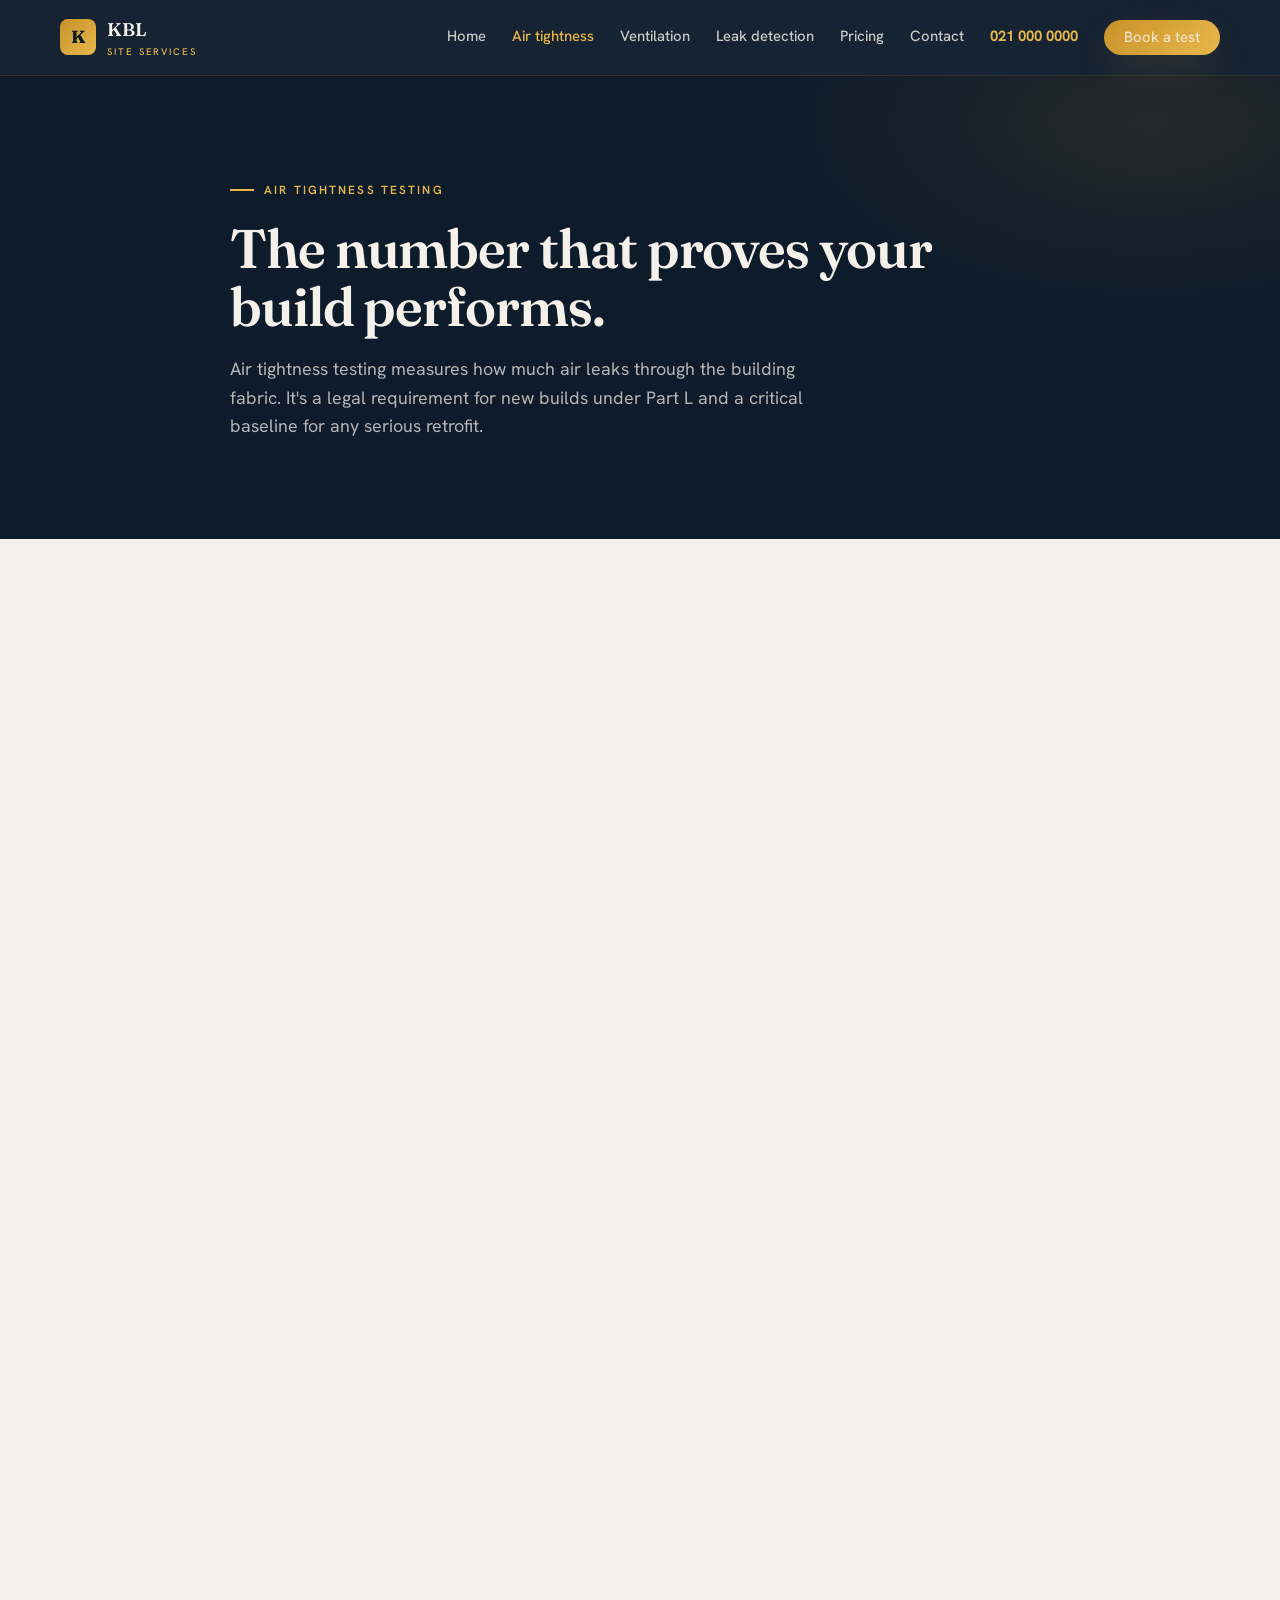
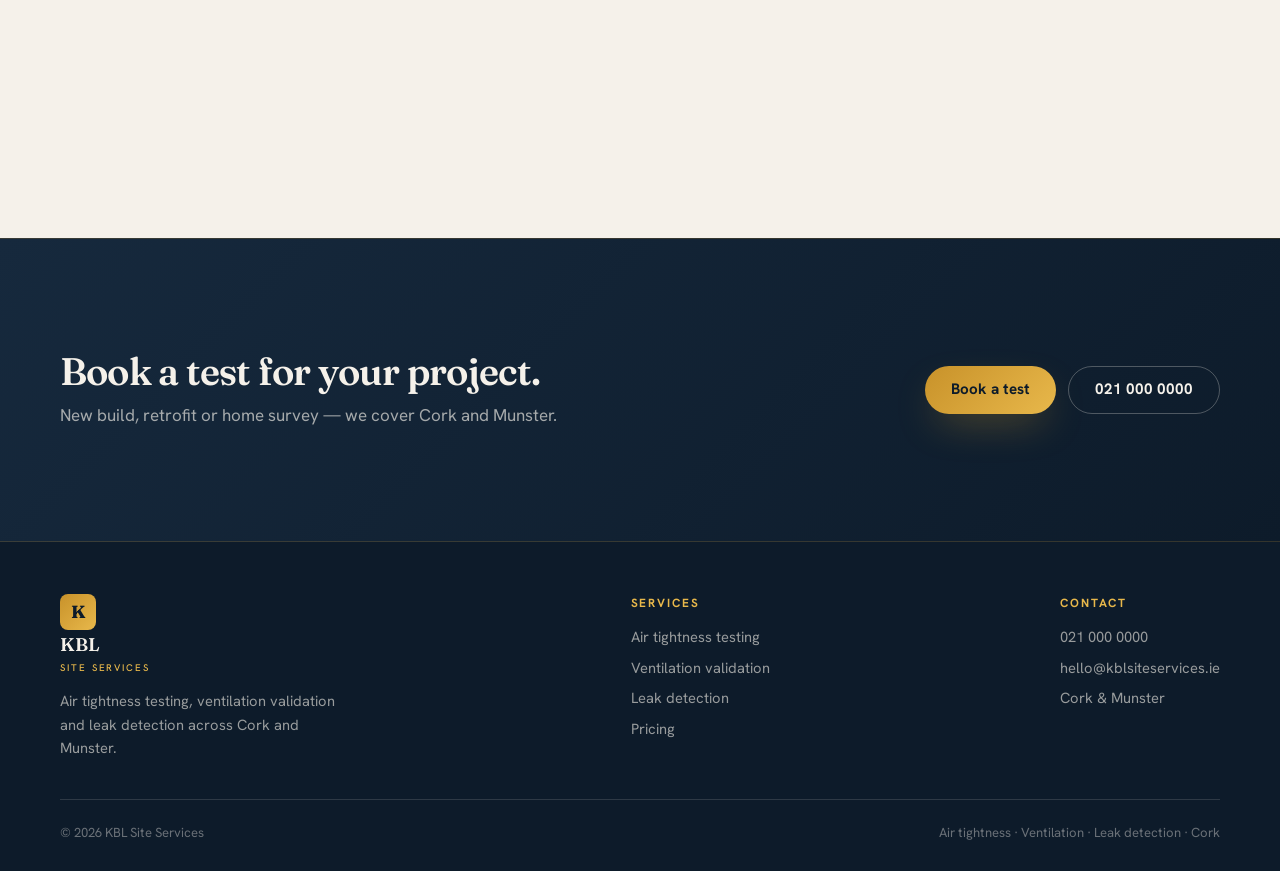
==== air-tightness.html @ 1fd8ace1 "Add files via upload" ====
<!DOCTYPE html>
<html lang="en-IE">
<head>
<meta charset="UTF-8">
<meta name="viewport" content="width=device-width, initial-scale=1">
<title>Air tightness testing — KBL Site Services</title>
<meta name="description" content="Certified air tightness testing for new builds, retrofits and homeowners across Cork and Munster. Part L compliance, same-day results.">
<link rel="icon" href="favicon.svg" type="image/svg+xml">
<link rel="stylesheet" href="style.css">
</head>
<body>

<header class="site-header">
  <div class="wrap nav">
    <a class="brand" href="index.html">
      <span class="brand__mark">K</span>
      <span class="brand__name">KBL<small>Site Services</small></span>
    </a>
    <nav class="nav__links" id="nav">
      <a href="index.html">Home</a>
      <a href="air-tightness.html" class="active">Air tightness</a>
      <a href="ventilation.html">Ventilation</a>
      <a href="leak-detection.html">Leak detection</a>
      <a href="pricing.html">Pricing</a>
      <a href="contact.html">Contact</a>
      <a class="nav__phone" href="tel:+353000000000">021 000 0000</a>
      <a class="btn btn--primary nav__cta" href="contact.html">Book a test</a>
    </nav>
    <button class="nav__toggle" aria-label="Menu">
      <svg width="24" height="24" viewBox="0 0 24 24" fill="none" stroke="currentColor" stroke-width="2"><line x1="3" y1="6" x2="21" y2="6"/><line x1="3" y1="12" x2="21" y2="12"/><line x1="3" y1="18" x2="21" y2="18"/></svg>
    </button>
  </div>
</header>

<section class="pagehead">
  <div class="wrap">
    <span class="eyebrow">Air tightness testing</span>
    <h1>The number that proves your build performs.</h1>
    <p>Air tightness testing measures how much air leaks through the building fabric. It's a legal requirement for new builds under Part L and a critical baseline for any serious retrofit.</p>
  </div>
</section>

<section class="section">
  <div class="wrap">
    <div class="prose reveal">
      <h2>What air tightness actually measures</h2>
      <p>Every building has gaps — around pipes, cables, junctions between walls and floors, attic hatches, window reveals. The air permeability test quantifies exactly how much air escapes through those gaps at a standard pressure. The result is expressed as m³/hr/m² and must meet the target set out in the building regulations for your project type.</p>
      <p>For new builds in Ireland, the maximum permitted is 7 m³/hr/m² under Part L. Most energy-efficient builds aim for 3 or below. Deep retrofits targeting BER upgrades need to demonstrate measurable improvement.</p>

      <div class="callout">
        <p style="margin:0"><strong>Fail on test day and you cannot sign off.</strong> The most common reason projects fail is penetrations that weren't sealed at pre-plaster stage — around soil pipes, cable runs and structural beams. We flag these during the test so they can be addressed before re-test.</p>
      </div>

      <h2>New builds</h2>
      <p>We carry out tests at pre-completion stage. The blower door is set up, the building is pressurised and the result is calculated on site. If the result passes, your Part L certificate is issued the same day. If it doesn't, we identify exactly where the failures are so your team can seal them before the re-test.</p>

      <h2>Retrofits &amp; energy upgrades</h2>
      <p>Deep retrofit schemes — including SEAI grants — require a pre-works and post-works air tightness test to demonstrate improvement. We carry out both, produce the required documentation and liaise with scheme administrators where needed.</p>

      <h2>Homeowners</h2>
      <p>If your house is cold, drafty or expensive to heat, an air tightness test tells you why. We test the building, locate the leaks and give you a prioritised report. You know exactly what to seal before spending on insulation or other works.</p>
    </div>
  </div>
</section>

<section class="section cta-band">
  <div class="wrap">
    <div>
      <h2>Book a test for your project.</h2>
      <p>New build, retrofit or home survey — we cover Cork and Munster.</p>
    </div>
    <div style="display:flex;gap:12px;flex-wrap:wrap">
      <a class="btn btn--primary" href="contact.html">Book a test</a>
      <a class="btn btn--ghost" href="tel:+353000000000">021 000 0000</a>
    </div>
  </div>
</section>

<footer class="site-footer">
  <div class="wrap">
    <div class="footer-top">
      <div class="footer-col">
        <a class="brand" href="index.html" style="margin-bottom:14px">
          <span class="brand__mark">K</span>
          <span class="brand__name" style="color:#f5f1ea">KBL<small>Site Services</small></span>
        </a>
        <p style="max-width:280px">Air tightness testing, ventilation validation and leak detection across Cork and Munster.</p>
      </div>
      <div class="footer-col">
        <h4>Services</h4>
        <a href="air-tightness.html">Air tightness testing</a>
        <a href="ventilation.html">Ventilation validation</a>
        <a href="leak-detection.html">Leak detection</a>
        <a href="pricing.html">Pricing</a>
      </div>
      <div class="footer-col">
        <h4>Contact</h4>
        <a href="tel:+353000000000">021 000 0000</a>
        <a href="mailto:hello@kblsiteservices.ie">hello@kblsiteservices.ie</a>
        <p>Cork &amp; Munster</p>
      </div>
    </div>
    <div class="footer-bottom">
      <span>© 2026 KBL Site Services</span>
      <span>Air tightness · Ventilation · Leak detection · Cork</span>
    </div>
  </div>
</footer>

<script src="main.js"></script>
</body>
</html>
---- style.css ----
/* ==========================================================================
   KBL Site Services
   Palette: Deep Navy #0D1B2A / Gold #C8922A–#E8B84B / Paper #F5F1EA
   Typography: Fraunces (display) / Hanken Grotesk (body)
   ========================================================================== */

@import url('https://fonts.googleapis.com/css2?family=Fraunces:opsz,wght@9..144,400;9..144,500;9..144,600;9..144,700&family=Hanken+Grotesk:wght@400;500;600;700&display=swap');

:root {
  --navy:        #0D1B2A;
  --navy-700:    #16293d;
  --navy-600:    #1f3a55;
  --navy-500:    #254B6B;

  /* Richer gold — closer to the logo gradient */
  --gold:        #C8922A;
  --gold-light:  #E8B84B;
  --gold-pale:   #F2D48A;
  --gold-deep:   #A0731E;

  --paper:       #F5F1EA;
  --paper-2:     #EDE7DC;
  --ink:         #1a1714;
  --muted:       #5b5650;
  --line:        rgba(13,27,42,.10);
  --line-light:  rgba(245,241,234,.14);

  --display: 'Fraunces', Georgia, serif;
  --body:    'Hanken Grotesk', system-ui, sans-serif;

  --wrap: 1160px;
  --r:    12px;
  --r-lg: 20px;
  --shadow-gold: 0 16px 40px -12px rgba(200,146,42,.45);
  --shadow-dark: 0 24px 60px -20px rgba(13,27,42,.6);
}

*, *::before, *::after { box-sizing: border-box; }
html { scroll-behavior: smooth; }
body {
  margin: 0;
  font-family: var(--body);
  color: var(--ink);
  background: var(--paper);
  line-height: 1.6;
  -webkit-font-smoothing: antialiased;
  font-size: 17px;
}
h1, h2, h3 { font-family: var(--display); font-weight: 600; line-height: 1.08; letter-spacing: -.02em; margin: 0; }
a { color: inherit; text-decoration: none; }
img { max-width: 100%; display: block; }

.wrap { width: min(100% - 40px, var(--wrap)); margin-inline: auto; }
.section { padding: clamp(64px, 9vw, 112px) 0; }

/* ---------- Buttons ---------- */
.btn {
  display: inline-flex; align-items: center; gap: 9px;
  font-family: var(--body); font-weight: 700; font-size: .95rem;
  padding: 15px 26px; border-radius: 100px; border: 0; cursor: pointer;
  transition: transform .18s ease, box-shadow .18s ease, background .18s ease;
  line-height: 1; white-space: nowrap;
}
.btn--primary {
  background: linear-gradient(135deg, var(--gold), var(--gold-light));
  color: var(--navy);
  box-shadow: var(--shadow-gold);
}
.btn--primary:hover { transform: translateY(-2px); box-shadow: 0 20px 48px -12px rgba(200,146,42,.55); filter: brightness(1.06); }
.btn--ghost { background: transparent; color: var(--paper); border: 1.5px solid rgba(245,241,234,.28); }
.btn--ghost:hover { border-color: var(--gold-light); color: var(--gold-light); }
.btn--dark { background: var(--navy); color: var(--paper); }
.btn--dark:hover { transform: translateY(-2px); background: var(--navy-700); }
.btn--outline-gold { background: transparent; color: var(--gold); border: 1.5px solid var(--gold); }
.btn--outline-gold:hover { background: var(--gold); color: var(--navy); }

/* ---------- Eyebrow ---------- */
.eyebrow {
  display: inline-flex; align-items: center; gap: 10px;
  font-family: var(--body); font-weight: 600; font-size: .74rem;
  letter-spacing: .18em; text-transform: uppercase;
  color: var(--gold-light); margin-bottom: 20px;
}
.eyebrow::before { content: ""; width: 24px; height: 1.5px; background: var(--gold-light); flex-shrink: 0; }
.eyebrow--dark { color: var(--gold-deep); }
.eyebrow--dark::before { background: var(--gold-deep); }

/* ---------- Header ---------- */
.site-header {
  position: sticky; top: 0; z-index: 50;
  background: rgba(13,27,42,.96);
  backdrop-filter: blur(14px);
  border-bottom: 1px solid rgba(200,146,42,.15);
}
.nav { display: flex; align-items: center; justify-content: space-between; padding: 15px 0; }
.brand { display: flex; align-items: center; gap: 11px; color: var(--paper); }
.brand__logo { height: 38px; width: auto; display: block; }
.brand__mark {
  width: 36px; height: 36px; border-radius: 8px;
  background: linear-gradient(135deg, var(--gold), var(--gold-light));
  color: var(--navy); font-family: var(--display); font-weight: 700;
  font-size: 1.1rem; display: grid; place-items: center;
}
.brand__name { font-family: var(--display); font-weight: 600; font-size: 1.15rem; letter-spacing: -.01em; }
.brand__name small { display: block; font-family: var(--body); font-weight: 500; font-size: .6rem; letter-spacing: .2em; text-transform: uppercase; color: var(--gold-light); }

.nav__links { display: flex; align-items: center; gap: 26px; }
.nav__links a { color: rgba(245,241,234,.8); font-weight: 500; font-size: .93rem; transition: color .15s; }
.nav__links a:hover, .nav__links a.active { color: var(--gold-light); }
.nav__phone { color: var(--gold-light) !important; font-weight: 700 !important; display: inline-flex; align-items: center; gap: 7px; }
.nav__cta { padding: 10px 20px; font-size: .88rem; }
.nav__toggle { display: none; background: none; border: 0; color: var(--paper); cursor: pointer; }

@media (max-width: 900px) {
  .nav__links {
    position: fixed; inset: 64px 0 auto 0; flex-direction: column; gap: 0;
    background: var(--navy); padding: 8px 20px 24px;
    border-bottom: 1px solid var(--line-light);
    transform: translateY(-130%); transition: transform .28s ease; align-items: stretch;
  }
  .nav__links.open { transform: translateY(0); }
  .nav__links a { padding: 13px 0; border-bottom: 1px solid var(--line-light); }
  .nav__toggle { display: block; }
}

/* ---------- Hero ---------- */
.hero {
  background: var(--navy);
  color: var(--paper);
  position: relative; overflow: hidden;
  padding: clamp(72px, 10vw, 128px) 0 clamp(80px, 10vw, 136px);
}

/* Radial glow — echoes the signal/scan motif from the logo */
.hero::before {
  content: "";
  position: absolute;
  top: -20%; right: -5%;
  width: 620px; height: 620px;
  border-radius: 50%;
  background: radial-gradient(circle, rgba(200,146,42,.13) 0%, transparent 70%);
  pointer-events: none;
}
.hero::after {
  content: "";
  position: absolute;
  bottom: -10%; left: -8%;
  width: 400px; height: 400px;
  border-radius: 50%;
  background: radial-gradient(circle, rgba(31,58,85,.7) 0%, transparent 70%);
  pointer-events: none;
}

.hero__split {
  display: grid;
  grid-template-columns: 55fr 45fr;
  gap: 56px;
  align-items: center;
  position: relative; z-index: 1;
}
.hero__content { max-width: 620px; }
.hero h1 {
  font-size: clamp(2.4rem, 5vw, 3.8rem);
  font-weight: 700;
  line-height: 1.06;
  color: var(--paper);
  margin-bottom: 24px;
}
.hero h1 em { font-style: italic; color: var(--gold-light); }
.hero__sub {
  font-size: clamp(1rem, 1.8vw, 1.18rem);
  color: rgba(245,241,234,.72);
  max-width: 540px;
  margin: 0 0 36px;
  line-height: 1.65;
}
.hero__actions { display: flex; flex-wrap: wrap; gap: 12px; margin-bottom: 32px; }

.trust-row {
  display: flex; flex-wrap: wrap; gap: 8px 20px;
  font-size: .82rem; font-weight: 600;
  color: rgba(245,241,234,.5);
  letter-spacing: .03em;
}

/* Image panel */
.hero__image { position: relative; }
.hero__image-frame {
  position: relative;
  border-radius: var(--r-lg);
  overflow: hidden;
  background: #000;
  box-shadow: var(--shadow-dark), 0 0 0 1px rgba(200,146,42,.2);
}
.hero__image-frame img {
  width: 100%;
  display: block;
  opacity: .92;
  transition: opacity .3s;
}
.hero__image-frame:hover img { opacity: 1; }

/* Scan line animation — nod to the signal/detection motif */
.hero__image-frame::after {
  content: "";
  position: absolute;
  inset: 0;
  background: linear-gradient(180deg, transparent 0%, rgba(200,146,42,.04) 50%, transparent 100%);
  animation: scanline 4s ease-in-out infinite;
  pointer-events: none;
}
@keyframes scanline {
  0%, 100% { transform: translateY(-100%); opacity: 0; }
  20% { opacity: 1; }
  80% { opacity: 1; }
  100% { transform: translateY(100%); opacity: 0; }
}

.hero__image-badge {
  position: absolute;
  bottom: 16px; left: 16px;
  display: inline-flex; align-items: center; gap: 8px;
  background: rgba(13,27,42,.85);
  backdrop-filter: blur(8px);
  border: 1px solid rgba(200,146,42,.3);
  color: var(--gold-light);
  font-size: .75rem; font-weight: 700; letter-spacing: .1em; text-transform: uppercase;
  padding: 8px 14px; border-radius: 100px;
}

@media (max-width: 860px) {
  .hero__split { grid-template-columns: 1fr; gap: 40px; }
  .hero__image { order: -1; }
  .hero__image-frame { max-height: 260px; overflow: hidden; }
  .hero__image-frame img { object-fit: cover; object-position: center 30%; width: 100%; }
}

/* ---------- Page hero (interior) ---------- */
.pagehead {
  background: var(--navy); color: var(--paper);
  padding: clamp(56px,8vw,96px) 0 clamp(48px,7vw,80px);
  position: relative; overflow: hidden;
}
.pagehead::before {
  content:""; position:absolute; inset:0;
  background: radial-gradient(50% 70% at 90% 10%, rgba(200,146,42,.12), transparent 60%);
}
.pagehead .wrap { position: relative; z-index: 1; max-width: 820px; }
.pagehead h1 { font-size: clamp(2.2rem, 5vw, 3.4rem); }
.pagehead p { color: rgba(245,241,234,.72); font-size: 1.12rem; max-width: 620px; margin-top: 18px; }

/* ---------- Section heads ---------- */
.section-head { max-width: 640px; margin-bottom: 52px; }
.section-head h2 { font-size: clamp(1.9rem, 3.8vw, 2.8rem); }
.section-head p { color: var(--muted); font-size: 1.05rem; margin-top: 14px; }

/* ---------- Pain grid ---------- */
.pain { background: var(--paper-2); }
.pain-grid { display: grid; grid-template-columns: repeat(auto-fit, minmax(248px,1fr)); gap: 16px; }
.pain-card {
  background: var(--paper); border: 1px solid var(--line);
  border-radius: var(--r); padding: 30px 26px;
  transition: border-color .2s, transform .2s, box-shadow .2s;
}
.pain-card:hover { border-color: var(--gold); transform: translateY(-3px); box-shadow: 0 12px 32px -8px rgba(13,27,42,.12); }
.pain-card__icon {
  width: 44px; height: 44px; border-radius: 10px;
  background: var(--navy); color: var(--gold-light);
  display: grid; place-items: center; margin-bottom: 18px;
  font-size: 1.3rem;
}
.pain-card h3 { font-size: 1.15rem; margin-bottom: 8px; }
.pain-card p { color: var(--muted); font-size: .95rem; margin: 0; }

/* ---------- Toolkit grid ---------- */
.toolkit-grid { display: grid; grid-template-columns: 1fr 1fr; gap: 18px; }
.toolkit-card {
  border-radius: var(--r); padding: 36px 32px;
  color: var(--paper); background: var(--navy);
  position: relative; overflow: hidden; min-height: 260px;
  display: flex; flex-direction: column; justify-content: flex-end;
  transition: transform .2s, box-shadow .2s;
}
.toolkit-card:hover { transform: translateY(-3px); box-shadow: var(--shadow-dark); }
.toolkit-card--gold {
  background: linear-gradient(145deg, var(--gold-deep), var(--gold));
  color: var(--navy);
}
.toolkit-card__tag { font-weight: 700; font-size: .72rem; letter-spacing:.15em; text-transform:uppercase; opacity:.65; margin-bottom: auto; }
.toolkit-card h3 { font-size: 1.65rem; margin-bottom: 10px; }
.toolkit-card p { margin: 0 0 18px; opacity: .82; font-size: .98rem; }
.toolkit-card a { font-weight: 700; display:inline-flex; gap:6px; align-items:center; font-size: .9rem; }
@media (max-width: 720px){ .toolkit-grid { grid-template-columns: 1fr; } }

/* ---------- Process / steps ---------- */
.process { background: var(--navy); color: var(--paper); }
.process .section-head h2 { color: var(--paper); }
.process .section-head p { color: rgba(245,241,234,.65); }
.steps { display: grid; gap: 0; }
.step {
  display: grid; grid-template-columns: 80px 1fr; gap: 24px;
  padding: 32px 0; border-top: 1px solid var(--line-light); align-items: start;
}
.step:last-child { border-bottom: 1px solid var(--line-light); }
.step__num { font-family: var(--display); font-size: 2.4rem; color: var(--gold); line-height: 1; font-weight: 700; }
.step h3 { font-size: 1.35rem; margin-bottom: 8px; }
.step p { color: rgba(245,241,234,.68); margin: 0; max-width: 580px; font-size: .98rem; }
.step--light .step__num { color: var(--gold-deep); }
.step--light h3 { color: var(--navy); }
.step--light p { color: var(--muted); }
.step--light { border-top-color: var(--line); }
.step--light:last-child { border-bottom-color: var(--line); }
@media (max-width: 600px){ .step { grid-template-columns: 56px 1fr; gap: 16px; } .step__num{ font-size: 1.9rem; } }

/* ---------- Prose pages ---------- */
.prose { max-width: 700px; }
.prose h2 { font-size: clamp(1.55rem,3.2vw,2.2rem); margin: 48px 0 16px; }
.prose h2:first-child { margin-top: 0; }
.prose p { color: var(--ink); margin: 0 0 18px; line-height: 1.7; }
.prose ul { list-style: none; padding: 0; margin: 0 0 24px; }
.prose li { padding: 11px 0 11px 30px; border-bottom: 1px solid var(--line); position: relative; color: var(--ink); }
.prose li::before { content: ""; position: absolute; left: 2px; top: 19px; width: 12px; height: 2px; background: var(--gold-deep); }
.callout { background: var(--paper-2); border-left: 3px solid var(--gold); padding: 22px 26px; border-radius: 0 var(--r) var(--r) 0; margin: 28px 0; }
.callout strong { color: var(--navy); }

/* ---------- Pricing ---------- */
.price-list { display: grid; gap: 12px; max-width: 800px; }
.price-row {
  display: grid; grid-template-columns: 1fr auto; gap: 24px; align-items: start;
  padding: 26px 30px; background: var(--paper); border: 1px solid var(--line);
  border-radius: var(--r); transition: border-color .15s, transform .15s;
}
.price-row:hover { border-color: var(--gold); transform: translateY(-2px); }
.price-row__title { font-family: var(--display); font-size: 1.25rem; font-weight: 600; color: var(--navy); margin: 0 0 5px; }
.price-row__desc { color: var(--muted); font-size: .95rem; margin: 0; }
.price-row__price { text-align: right; white-space: nowrap; }
.price-row__amount { font-family: var(--display); font-size: 1.9rem; font-weight: 700; color: var(--navy); line-height: 1; }
.price-row__unit { display: block; font-size: .8rem; color: var(--muted); margin-top: 4px; }
.price-row__amount--poa { font-size: 1.15rem; }
.price-meta { color: var(--muted); font-size: .86rem; margin-top: 28px; max-width: 680px; }
@media (max-width: 520px) { .price-row { grid-template-columns: 1fr; } .price-row__price { text-align: left; } }

/* ---------- Contact ---------- */
.contact-grid { display: grid; grid-template-columns: 1fr 1.15fr; gap: 52px; align-items: start; }
@media (max-width: 860px){ .contact-grid { grid-template-columns: 1fr; gap: 32px; } }
.contact-aside h2 { font-size: clamp(1.7rem,3.8vw,2.4rem); margin-bottom: 16px; }
.contact-aside p { color: var(--muted); }
.contact-direct { margin-top: 28px; display: grid; gap: 12px; }
.contact-direct a { display: flex; align-items: center; gap: 14px; padding: 15px 18px; border:1px solid var(--line); border-radius: var(--r); font-weight: 600; transition: border-color .15s, background .15s; }
.contact-direct a:hover { border-color: var(--gold); background: var(--paper-2); }
.contact-direct .ico { width: 38px; height: 38px; border-radius: 9px; background: var(--navy); color: var(--gold-light); display:grid; place-items:center; flex: none; }
.contact-direct small { display:block; color: var(--muted); font-weight: 500; font-size: .78rem; }

.form { background: var(--paper); border:1px solid var(--line); border-radius: var(--r); padding: 30px; }
.field { margin-bottom: 18px; }
.field label { display:block; font-weight: 600; font-size: .9rem; margin-bottom: 7px; }
.field input, .field select, .field textarea {
  width: 100%; font-family: var(--body); font-size: 1rem; color: var(--ink);
  padding: 13px 15px; border: 1.5px solid var(--line); border-radius: 9px; background: var(--paper-2);
  transition: border-color .15s, background .15s;
}
.field input:focus, .field select:focus, .field textarea:focus { outline: none; border-color: var(--gold); background: #fff; }
.field textarea { resize: vertical; min-height: 100px; }
.field--error input, .field--error select, .field--error textarea { border-color: #c0392b; }
.field__msg { color: #c0392b; font-size: .8rem; margin-top: 5px; display: none; }
.field--error .field__msg { display: block; }
.form__status { display:none; padding: 13px 16px; border-radius: 9px; background: #e7f3ea; color: #1d5e34; font-weight: 600; margin-top: 8px; }
.form__status.show { display: block; }

/* ---------- CTA band ---------- */
.cta-band {
  background: linear-gradient(135deg, var(--navy-700), var(--navy));
  color: var(--paper);
  border-top: 1px solid rgba(200,146,42,.2);
  border-bottom: 1px solid rgba(200,146,42,.2);
}
.cta-band .wrap { display:flex; align-items:center; justify-content: space-between; gap: 30px; flex-wrap: wrap; }
.cta-band h2 { font-size: clamp(1.6rem,3.4vw,2.4rem); max-width: 580px; color: var(--paper); }
.cta-band p { color: rgba(245,241,234,.65); margin: 10px 0 0; }

/* ---------- Testimonial ---------- */
blockquote {
  background: var(--navy);
  color: var(--paper);
  border-radius: var(--r);
  padding: 36px 40px;
  font-family: var(--display);
  font-size: clamp(1.1rem, 2.2vw, 1.45rem);
  font-style: italic;
  line-height: 1.55;
  position: relative;
  max-width: 760px;
}
blockquote::before {
  content: "\201C";
  position: absolute; top: 16px; left: 32px;
  font-size: 5rem; color: var(--gold); opacity: .35;
  line-height: 1; font-family: var(--display);
}
blockquote cite { display: block; margin-top: 20px; font-style: normal; font-family: var(--body); font-size: .88rem; font-weight: 600; color: var(--gold-light); }

/* ---------- Footer ---------- */
.site-footer { background: var(--navy); color: rgba(245,241,234,.65); padding: 52px 0 28px; }
.footer-top { display:flex; justify-content: space-between; gap: 30px; flex-wrap: wrap; padding-bottom: 32px; border-bottom: 1px solid var(--line-light); }
.footer-col h4 { font-family: var(--body); color: var(--gold-light); font-size: .74rem; letter-spacing:.16em; text-transform:uppercase; margin: 0 0 12px; }
.footer-col a, .footer-col p { display:block; color: rgba(245,241,234,.6); margin: 0 0 7px; font-size: .92rem; }
.footer-col a:hover { color: var(--gold-light); }
.footer-bottom { padding-top: 22px; display:flex; justify-content: space-between; flex-wrap: wrap; gap: 10px; font-size: .82rem; color: rgba(245,241,234,.4); }

/* ---------- Scroll reveal ---------- */
.reveal { opacity: 0; transform: translateY(20px); transition: opacity .65s ease, transform .65s ease; }
.reveal.in { opacity: 1; transform: none; }

/* ---------- Reduced motion ---------- */
@media (prefers-reduced-motion: reduce) {
  .reveal { opacity: 1; transform: none; transition: none; }
  .hero__image-frame::after { display: none; }
  * { animation-duration: .01ms !important; transition-duration: .01ms !important; }
}
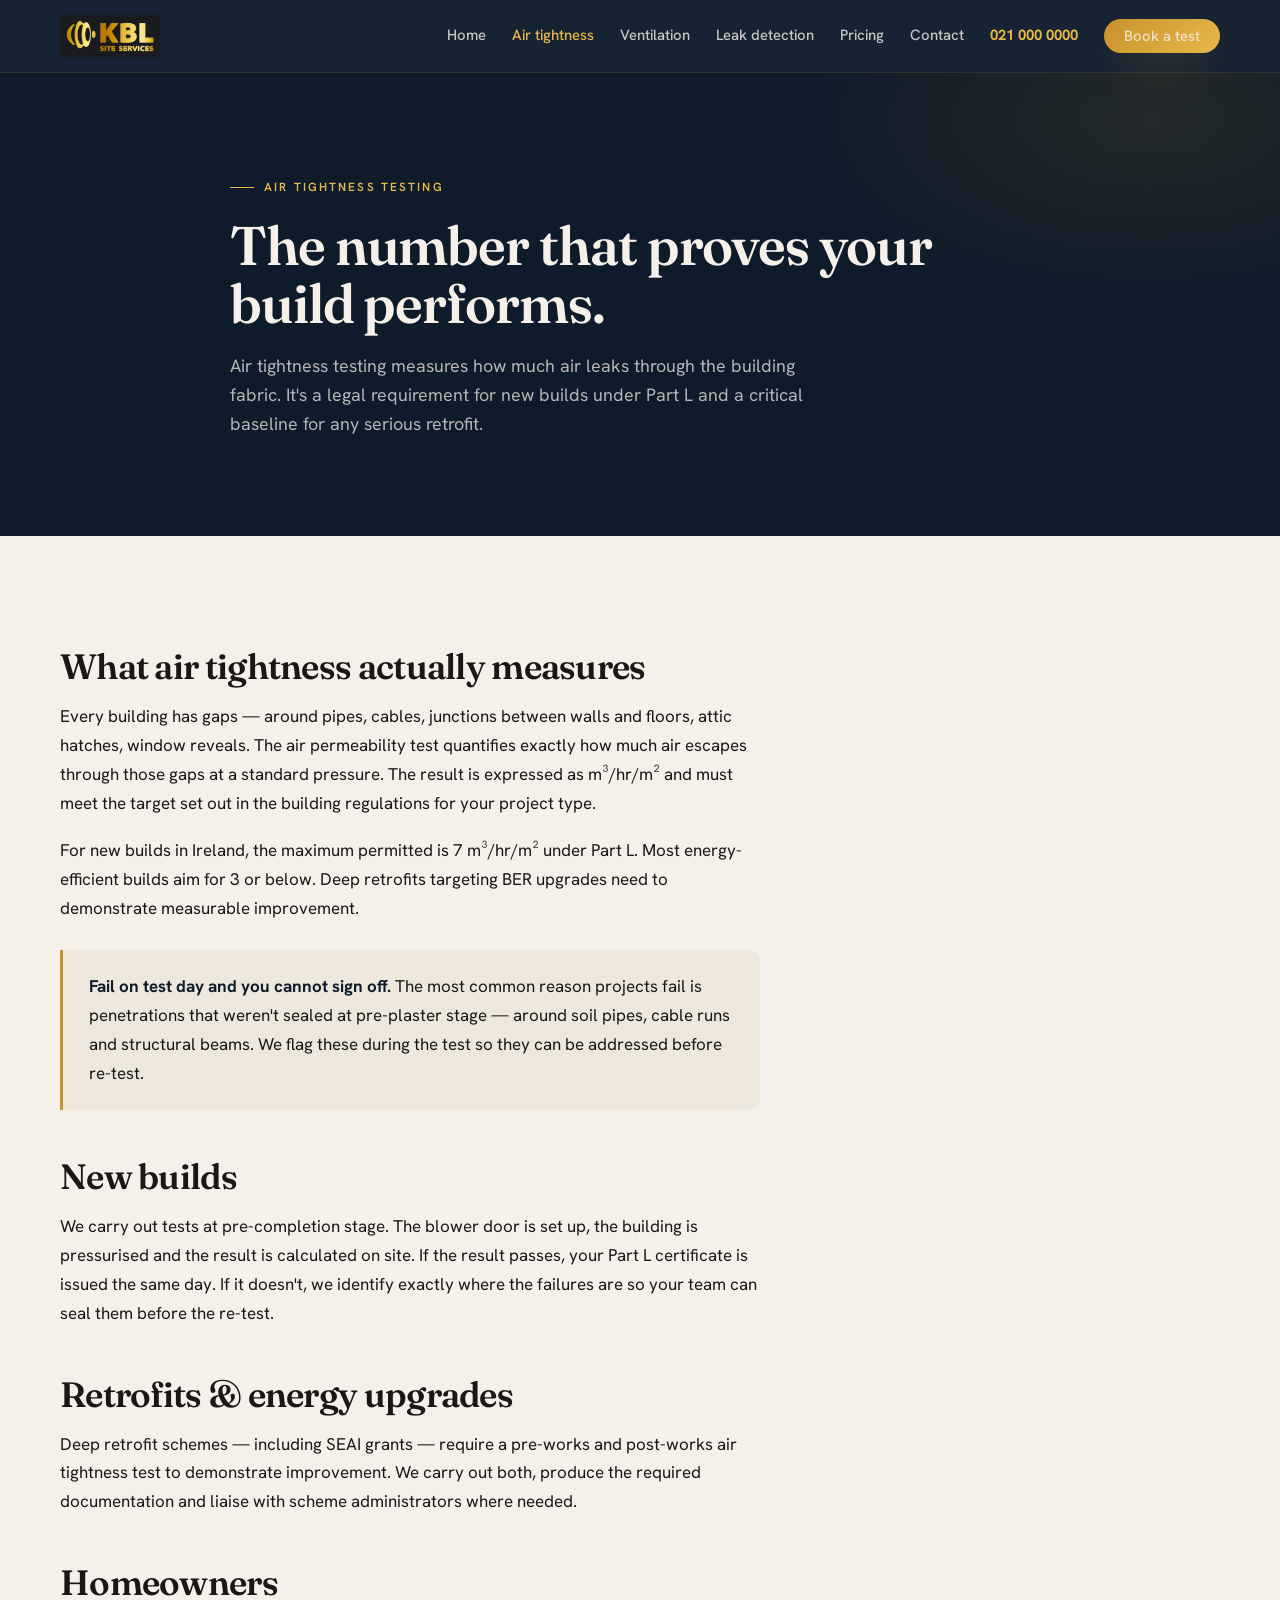
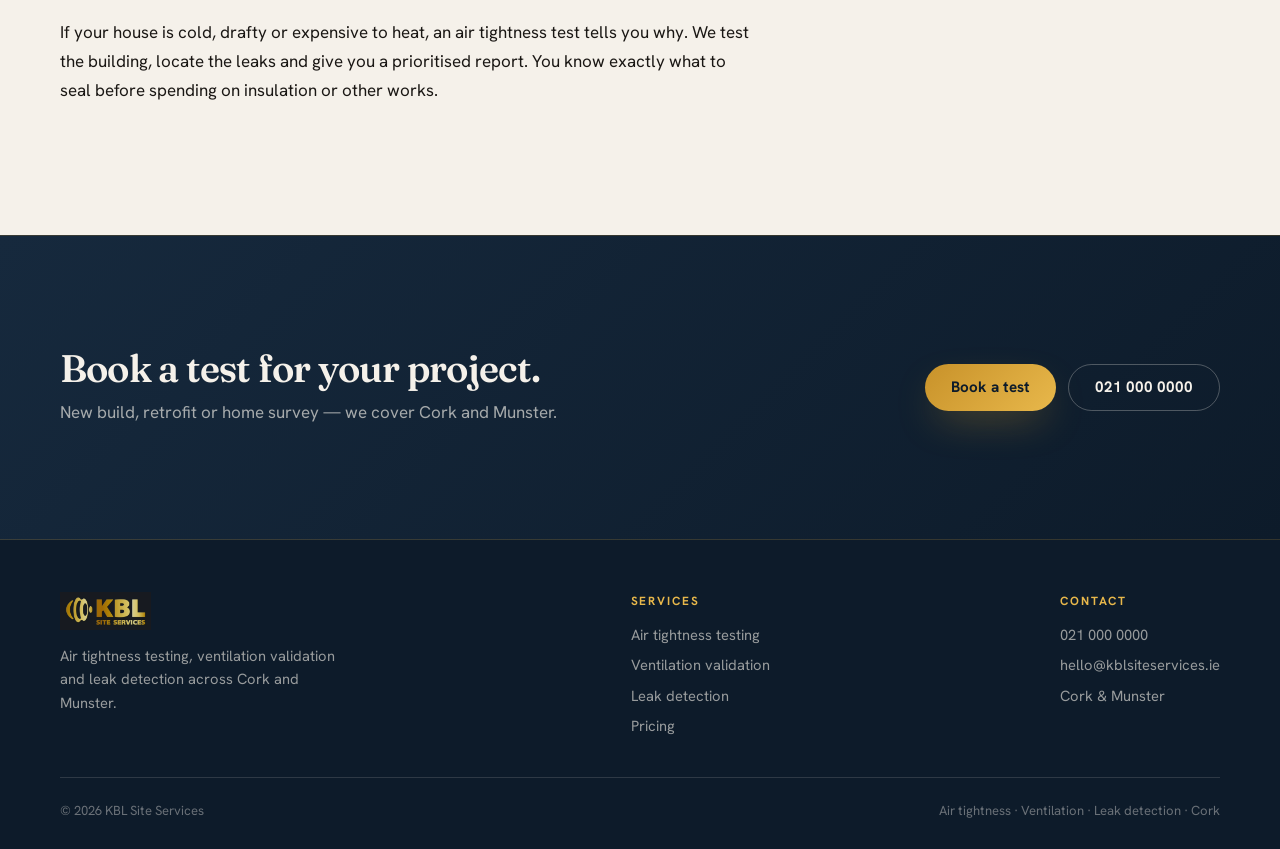
==== commit cb187dc4: "Add files via upload" ====
--- a/air-tightness.html
+++ b/air-tightness.html
@@ -13,8 +13,7 @@
 <header class="site-header">
   <div class="wrap nav">
     <a class="brand" href="index.html">
-      <span class="brand__mark">K</span>
-      <span class="brand__name">KBL<small>Site Services</small></span>
+      <img src="KBL_logo.jpg" alt="KBL Site Services" class="brand__logo">
     </a>
     <nav class="nav__links" id="nav">
       <a href="index.html">Home</a>
@@ -81,8 +80,7 @@
     <div class="footer-top">
       <div class="footer-col">
         <a class="brand" href="index.html" style="margin-bottom:14px">
-          <span class="brand__mark">K</span>
-          <span class="brand__name" style="color:#f5f1ea">KBL<small>Site Services</small></span>
+          <img src="KBL_logo.jpg" alt="KBL Site Services" class="brand__logo brand__logo--footer">
         </a>
         <p style="max-width:280px">Air tightness testing, ventilation validation and leak detection across Cork and Munster.</p>
       </div>
--- a/style.css
+++ b/style.css
@@ -417,3 +417,99 @@
   .hero__image-frame::after { display: none; }
   * { animation-duration: .01ms !important; transition-duration: .01ms !important; }
 }
+
+/* ---------- Audience cards ---------- */
+.audience-grid { display: grid; grid-template-columns: 1fr 1fr; gap: 24px; }
+@media (max-width: 820px) { .audience-grid { grid-template-columns: 1fr; } }
+
+.audience-card {
+  border: 1px solid var(--line); border-radius: var(--r-lg);
+  overflow: hidden; background: var(--paper);
+  display: flex; flex-direction: column;
+  transition: transform .2s, box-shadow .2s;
+}
+.audience-card:hover { transform: translateY(-4px); box-shadow: 0 20px 48px -12px rgba(13,27,42,.14); }
+.audience-card--gold { background: var(--navy); color: var(--paper); border-color: rgba(200,146,42,.2); }
+
+.audience-card__icon { height: 200px; overflow: hidden; }
+.audience-card__body { padding: 32px; flex: 1; display: flex; flex-direction: column; gap: 14px; }
+.audience-card__label {
+  font-size: .72rem; font-weight: 700; letter-spacing: .16em; text-transform: uppercase;
+  color: var(--gold-deep);
+}
+.audience-card--gold .audience-card__label { color: var(--gold-light); }
+.audience-card h3 { font-size: 1.5rem; margin: 0; }
+.audience-card p { margin: 0; color: var(--muted); font-size: .98rem; line-height: 1.65; }
+.audience-card--gold p { color: rgba(245,241,234,.7); }
+.audience-card .btn { margin-top: auto; align-self: flex-start; }
+
+/* ---------- Tick list ---------- */
+.tick-list { list-style: none; padding: 0; margin: 0; display: grid; gap: 8px; }
+.tick-list li { padding-left: 24px; position: relative; font-size: .95rem; color: var(--muted); }
+.tick-list li::before { content: "✔"; position: absolute; left: 0; color: var(--gold-deep); font-size: .8rem; top: 2px; }
+.tick-list--light li { color: rgba(245,241,234,.72); }
+.tick-list--light li::before { color: var(--gold-light); }
+
+/* ---------- Services grid ---------- */
+.services-grid { display: grid; grid-template-columns: 1.15fr 1fr 1fr; gap: 20px; align-items: start; }
+@media (max-width: 900px) { .services-grid { grid-template-columns: 1fr; } }
+
+.service-card {
+  border-radius: var(--r); padding: 36px 30px;
+  border: 1px solid var(--line-light);
+  display: flex; flex-direction: column; gap: 16px;
+  color: var(--paper);
+}
+.service-card--featured {
+  background: rgba(200,146,42,.08);
+  border-color: rgba(200,146,42,.3);
+}
+.service-card__num { font-family: var(--display); font-size: 2.2rem; font-weight: 700; color: var(--gold); line-height: 1; }
+.service-card h3 { font-size: 1.35rem; color: var(--paper); margin: 0; }
+.service-card p { color: rgba(245,241,234,.68); font-size: .95rem; margin: 0; line-height: 1.65; }
+.service-card__link {
+  display: inline-flex; align-items: center; gap: 7px;
+  font-weight: 700; font-size: .88rem; color: var(--gold-light);
+  margin-top: auto; padding-top: 8px;
+  transition: gap .15s;
+}
+.service-card__link:hover { gap: 12px; }
+
+/* ---------- Project grid ---------- */
+.project-grid { display: grid; grid-template-columns: 1fr 1fr; gap: 24px; }
+@media (max-width: 720px) { .project-grid { grid-template-columns: 1fr; } }
+
+.project-card { border-radius: var(--r-lg); overflow: hidden; border: 1px solid var(--line); background: var(--paper); }
+.project-card__img { height: 220px; }
+.project-card__body { padding: 28px; }
+.project-card__label { font-size: .72rem; font-weight: 700; letter-spacing: .16em; text-transform: uppercase; color: var(--gold-deep); display: block; margin-bottom: 8px; }
+.project-card h3 { font-size: 1.25rem; margin: 0 0 10px; }
+.project-card p { color: var(--muted); font-size: .95rem; margin: 0; }
+
+/* ---------- Image placeholders ---------- */
+.img-placeholder {
+  width: 100%; height: 100%;
+  background: var(--navy);
+  display: flex; flex-direction: column;
+  align-items: center; justify-content: center;
+  gap: 12px; color: rgba(200,146,42,.5);
+  font-size: .78rem; font-weight: 600; letter-spacing: .1em;
+  text-transform: uppercase;
+}
+.img-placeholder--large { background: var(--paper-2); color: var(--muted); }
+.img-placeholder--large svg { stroke: var(--muted); opacity: .4; }
+
+/* ---------- Audiences section ---------- */
+.audiences { background: var(--paper); }
+
+/* ---------- Logo image ---------- */
+.brand__logo {
+  height: 42px;
+  width: auto;
+  display: block;
+  object-fit: contain;
+}
+.brand__logo--footer {
+  height: 38px;
+  opacity: .85;
+}
